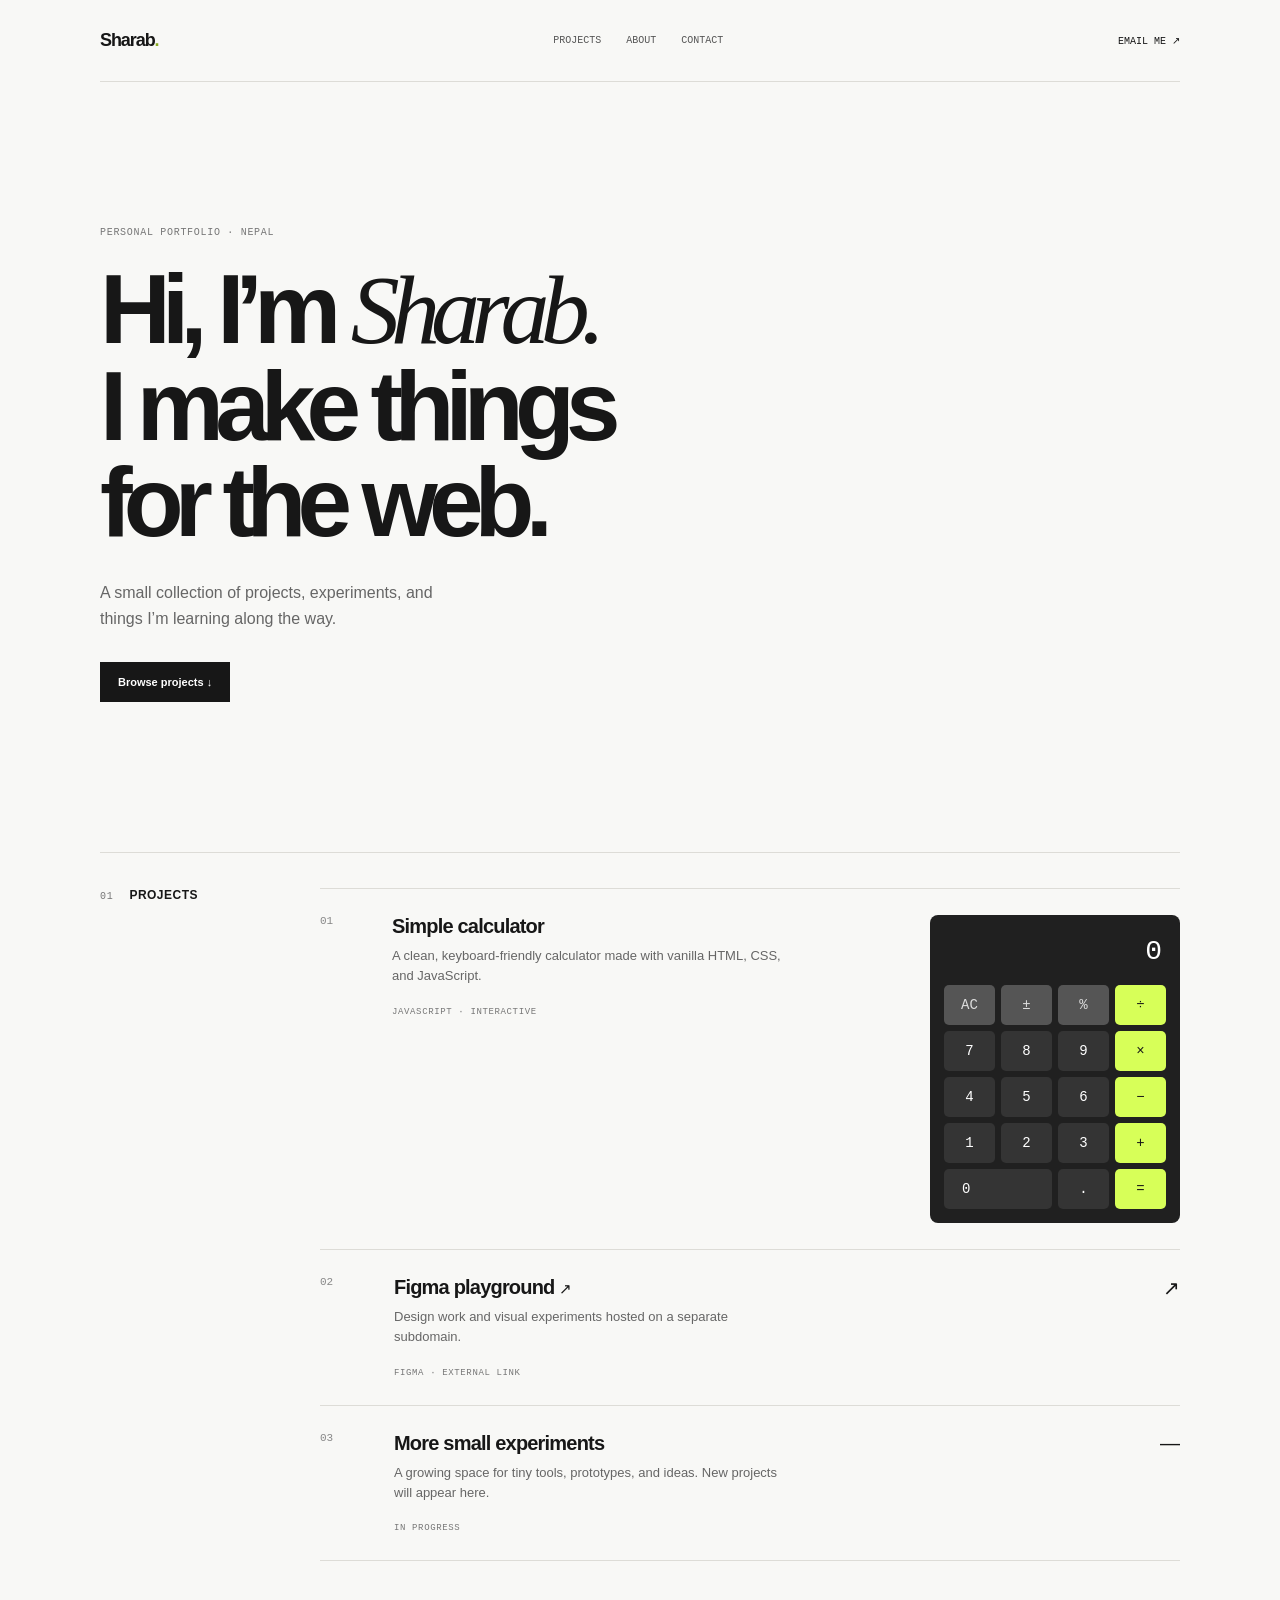
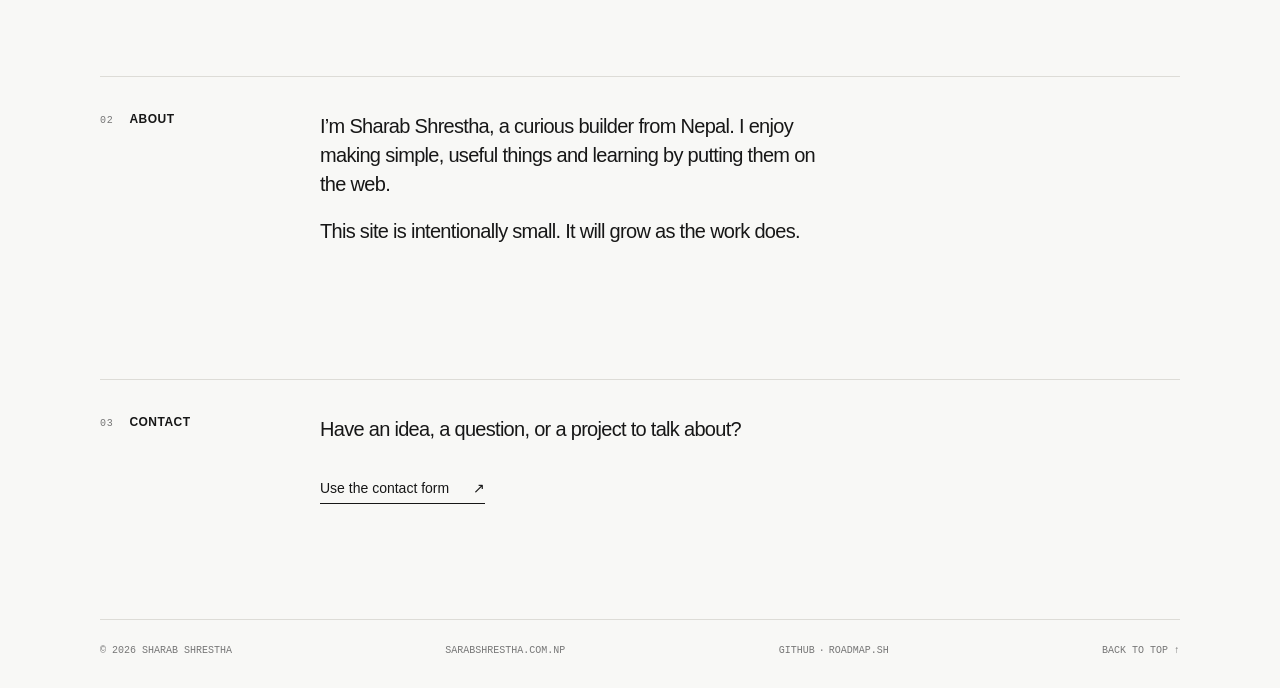
==== index.html @ ac64d150 "Add initial HTML structure and styles for portfolio site" ====
<!doctype html>
<html lang="en">
  <head>
    <meta charset="UTF-8" />
    <meta name="viewport" content="width=device-width, initial-scale=1" />
    <meta name="description" content="Sharab Shrestha — personal portfolio and small web experiments." />
    <title>Sharab Shrestha</title>
    <meta http-equiv="Content-Security-Policy" content="default-src 'self'; style-src 'self'; script-src 'self'; object-src 'none'; base-uri 'self'" />
    <link rel="stylesheet" href="styles.css" />
  </head>
  <body>
    <header class="site-header">
      <a class="logo" href="#top">Sharab<span>.</span></a>
      <nav aria-label="Main navigation">
        <a href="projects.html">Projects</a>
        <a href="about.html">About</a>
        <a href="contact.html">Contact</a>
      </nav>
      <a class="header-mail" href="mailto:sharabshrestha@proton.me">Email me ↗</a>
    </header>

    <main id="top">
      <section class="intro">
        <p class="kicker">Personal portfolio · Nepal</p>
        <h1>Hi, I’m <span>Sharab.</span><br />I make things<br />for the web.</h1>
        <p class="intro-copy">A small collection of projects, experiments, and things I’m learning along the way.</p>
        <a class="button" href="#projects">Browse projects ↓</a>
      </section>

      <section class="projects section" id="projects">
        <div class="section-label"><span>01</span><h2>Projects</h2></div>
        <div class="project-list">
          <article class="project project-featured">
            <div class="project-number">01</div>
            <div class="project-info"><h3>Simple calculator</h3><p>A clean, keyboard-friendly calculator made with vanilla HTML, CSS, and JavaScript.</p><span class="tag">JavaScript · Interactive</span></div>
            <div class="calculator" aria-label="Calculator">
              <output id="display" aria-live="polite">0</output>
              <div class="calculator-keys">
                <button class="key key-muted" data-action="clear">AC</button><button class="key key-muted" data-value="±">±</button><button class="key key-muted" data-value="%">%</button><button class="key key-accent" data-value="/">÷</button>
                <button class="key" data-value="7">7</button><button class="key" data-value="8">8</button><button class="key" data-value="9">9</button><button class="key key-accent" data-value="*">×</button>
                <button class="key" data-value="4">4</button><button class="key" data-value="5">5</button><button class="key" data-value="6">6</button><button class="key key-accent" data-value="-">−</button>
                <button class="key" data-value="1">1</button><button class="key" data-value="2">2</button><button class="key" data-value="3">3</button><button class="key key-accent" data-value="+">+</button>
                <button class="key key-zero" data-value="0">0</button><button class="key" data-value=".">.</button><button class="key key-accent" data-action="equals">=</button>
              </div>
            </div>
          </article>
          <a class="project" href="https://figma.sarabshrestha.com.np" target="_blank" rel="noopener">
            <div class="project-number">02</div><div class="project-info"><h3>Figma playground <span>↗</span></h3><p>Design work and visual experiments hosted on a separate subdomain.</p><span class="tag">Figma · External link</span></div><div class="project-arrow">↗</div>
          </a>
          <article class="project">
            <div class="project-number">03</div><div class="project-info"><h3>More small experiments</h3><p>A growing space for tiny tools, prototypes, and ideas. New projects will appear here.</p><span class="tag">In progress</span></div><div class="project-arrow">—</div>
          </article>
        </div>
      </section>

      <section class="about section" id="about">
        <div class="section-label"><span>02</span><h2>About</h2></div>
        <div class="about-content"><p>I’m Sharab Shrestha, a curious builder from Nepal. I enjoy making simple, useful things and learning by putting them on the web.</p><p>This site is intentionally small. It will grow as the work does.</p></div>
      </section>

      <section class="contact section" id="contact">
        <div class="section-label"><span>03</span><h2>Contact</h2></div>
        <div class="contact-content"><p>Have an idea, a question, or a project to talk about?</p><a href="contact.html">Use the contact form <span>↗</span></a></div>
      </section>
    </main>

    <footer><span>© 2026 Sharab Shrestha</span><span>sarabshrestha.com.np</span><span class="social-links"><a href="https://github.com/sharabshrestha9" rel="noopener">GitHub</a> · <a href="https://roadmap.sh/u/sharabshrestha" rel="noopener">roadmap.sh</a></span><a href="#top">Back to top ↑</a></footer>
    <script src="script.js"></script>
  </body>
</html>
---- styles.css ----
:root{--ink:#171717;--muted:#777;--paper:#f8f8f6;--line:#dddcd7;--accent:#d7ff58}
*{box-sizing:border-box}html{scroll-behavior:smooth}body{margin:0;background:var(--paper);color:var(--ink);font-family:Arial,Helvetica,sans-serif}a{color:inherit;text-decoration:none}.site-header,main,footer{width:min(1080px,calc(100% - 56px));margin:auto}.site-header{height:82px;border-bottom:1px solid var(--line);display:flex;align-items:center;justify-content:space-between}.logo{font-size:18px;font-weight:700;letter-spacing:-.06em}.logo span{color:#89aa23}.site-header nav{display:flex;gap:25px;font:10px "Courier New",monospace;text-transform:uppercase;color:#555}.site-header nav a:hover,.header-mail:hover,footer a:hover{color:#777}.header-mail{font:10px "Courier New",monospace;text-transform:uppercase}.intro{padding:135px 0 150px;max-width:750px}.kicker,.section-label span,.tag{font:10px "Courier New",monospace;letter-spacing:.07em;text-transform:uppercase;color:#777}.intro h1{font-size:clamp(52px,8vw,98px);line-height:.98;letter-spacing:-.09em;margin:23px 0 30px;font-weight:600}.intro h1 span{font-style:italic;font-family:Georgia,serif;font-weight:400}.intro-copy{font-size:16px;line-height:1.6;color:#666;max-width:340px;margin-bottom:31px}.button{background:var(--ink);color:#fff;display:inline-block;padding:14px 18px;font-size:11px;font-weight:600}.button:hover{background:#444}.section{border-top:1px solid var(--line);padding:35px 0 115px;display:grid;grid-template-columns:190px 1fr;gap:30px}.section-label{display:flex;gap:16px;align-items:baseline}.section-label h2{font-size:12px;text-transform:uppercase;letter-spacing:.04em;margin:0;font-weight:600}.project-list{border-top:1px solid var(--line)}.project{display:grid;grid-template-columns:52px minmax(0,1fr) 40px;gap:22px;padding:26px 0;border-bottom:1px solid var(--line);align-items:start}.project-number{font:11px "Courier New",monospace;color:#888}.project-info h3{font-size:20px;letter-spacing:-.04em;margin:0 0 8px;font-weight:600}.project-info h3 span{font-size:15px;font-weight:400}.project-info p{color:#666;font-size:13px;line-height:1.55;max-width:390px;margin:0 0 13px}.tag{font-size:9px}.project-arrow{font-size:20px;text-align:right}.project:not(.project-featured):hover{background:#f0f0ec}.project-featured{grid-template-columns:52px 1fr 270px;gap:20px}.calculator{background:#202020;color:#fff;padding:14px;border-radius:8px;width:250px;justify-self:end}.calculator output{display:block;text-align:right;font:28px "Courier New",monospace;overflow:hidden;padding:7px 4px 18px}.calculator-keys{display:grid;grid-template-columns:repeat(4,1fr);gap:6px}.key{border:0;background:#343434;color:#fff;border-radius:5px;height:40px;font:14px "Courier New",monospace;cursor:pointer}.key:hover{background:#505050}.key-muted{background:#555;color:#ddd}.key-accent{background:var(--accent);color:var(--ink)}.key-accent:hover{background:#e8ff9b}.key-zero{grid-column:span 2;text-align:left;padding-left:18px}.about-content,.contact-content{max-width:500px}.about-content p,.contact-content p{font-size:20px;line-height:1.45;letter-spacing:-.035em;margin:0 0 18px}.contact-content a{display:inline-block;margin-top:18px;border-bottom:1px solid var(--ink);padding-bottom:7px;font-size:14px}.contact-content a span{margin-left:20px}footer{border-top:1px solid var(--line);padding:25px 0 32px;display:flex;justify-content:space-between;font:10px "Courier New",monospace;text-transform:uppercase;color:#777}.social-links{display:flex;gap:4px}
@media(max-width:760px){.site-header,main,footer{width:calc(100% - 36px)}.site-header{height:70px}.site-header nav{gap:12px}.header-mail{display:none}.intro{padding:90px 0 100px}.intro h1{font-size:clamp(50px,14vw,80px)}.section{display:block;padding:27px 0 75px}.section-label{margin-bottom:28px}.project-featured{display:block}.project-featured .project-info{margin-bottom:23px}.calculator{width:100%;max-width:300px;justify-self:auto}.project{grid-template-columns:35px 1fr 20px;gap:12px}.project-info h3{font-size:17px}.project-info p{font-size:12px}.about-content p,.contact-content p{font-size:18px}footer{font-size:8px;gap:10px}footer span:nth-child(2){display:none}}
.page-intro{padding-bottom:110px}.profile-links a{display:inline-block;border-bottom:1px solid var(--ink);padding:4px 0;margin-top:8px}.contact-form{max-width:510px;display:grid;gap:9px}.contact-form label{font:10px "Courier New",monospace;text-transform:uppercase;color:var(--muted);margin-top:10px}.contact-form input,.contact-form textarea{font:15px Arial,sans-serif;border:1px solid var(--line);background:#fff;padding:13px;border-radius:0;color:var(--ink);resize:vertical}.contact-form input:focus,.contact-form textarea:focus{outline:2px solid var(--accent);outline-offset:1px}.contact-form button{border:0;cursor:pointer;margin-top:15px;justify-self:start}.form-note{font-size:12px;color:var(--muted)}
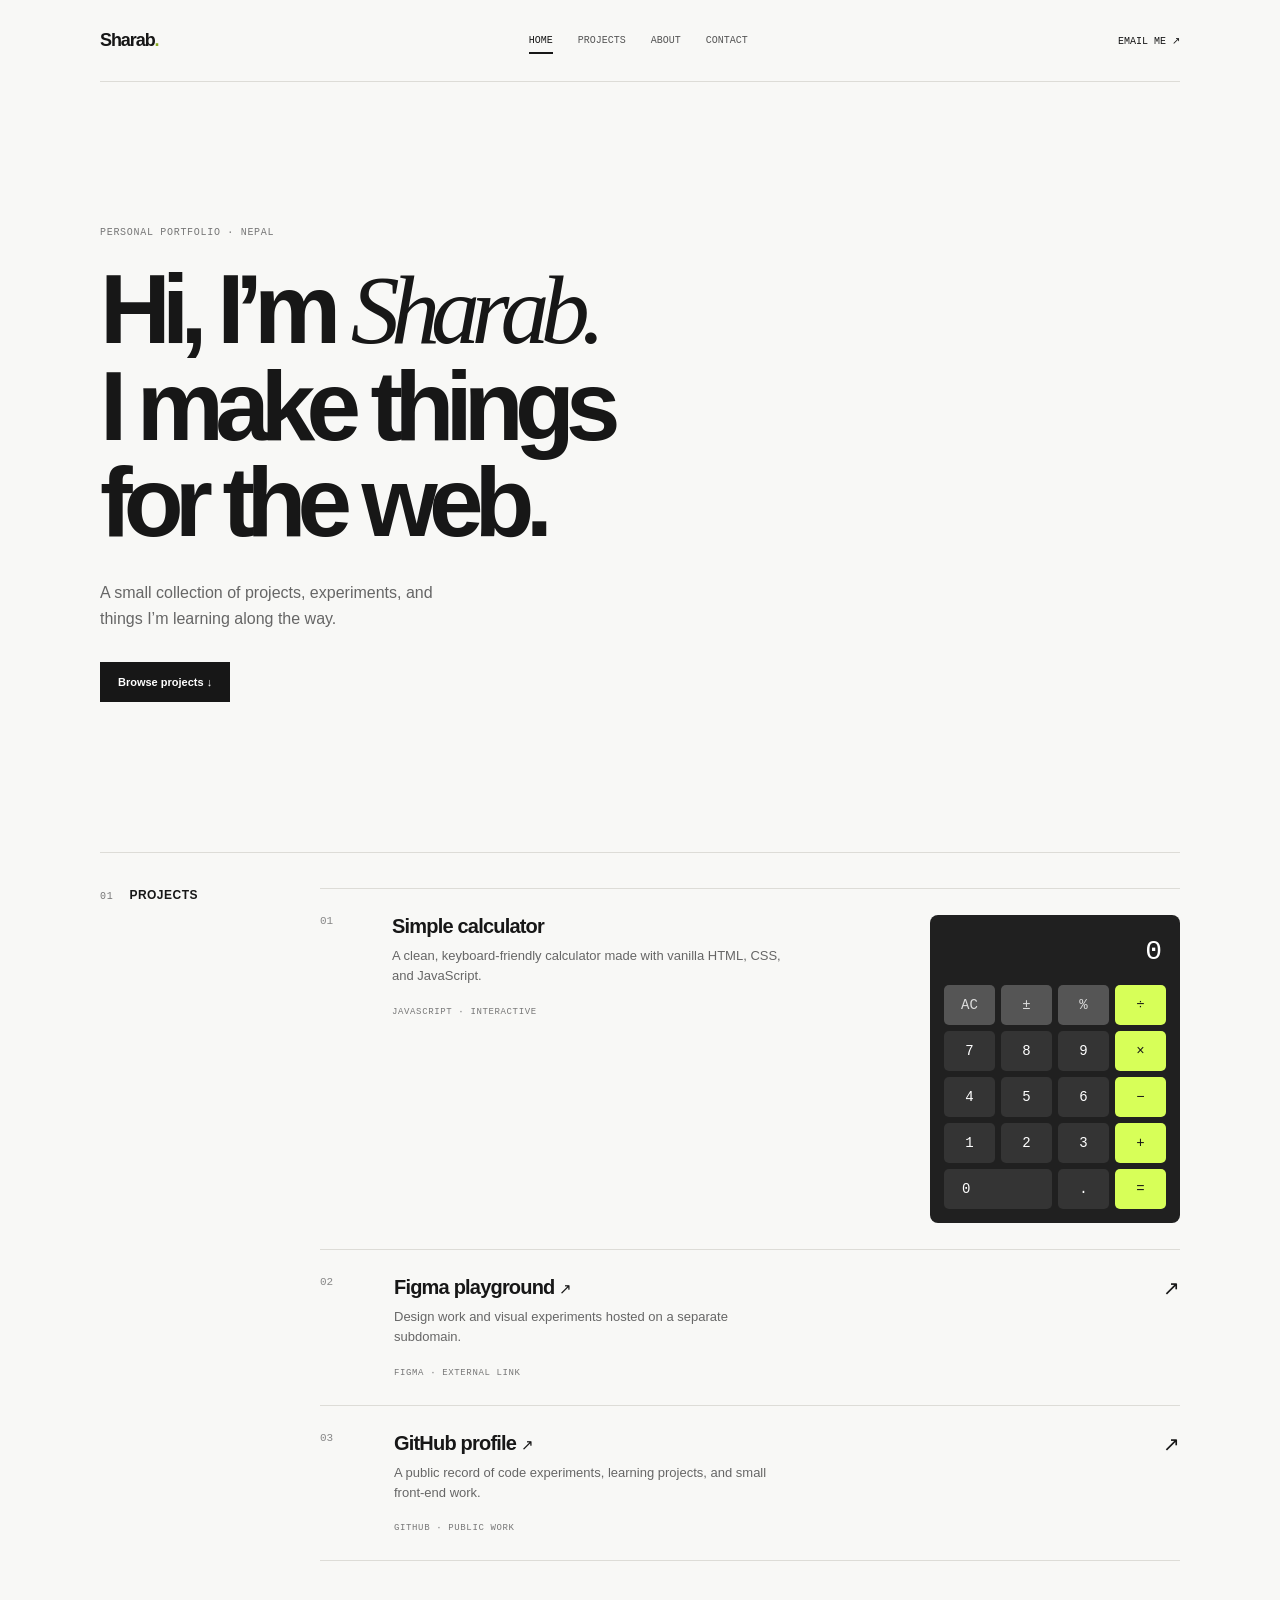
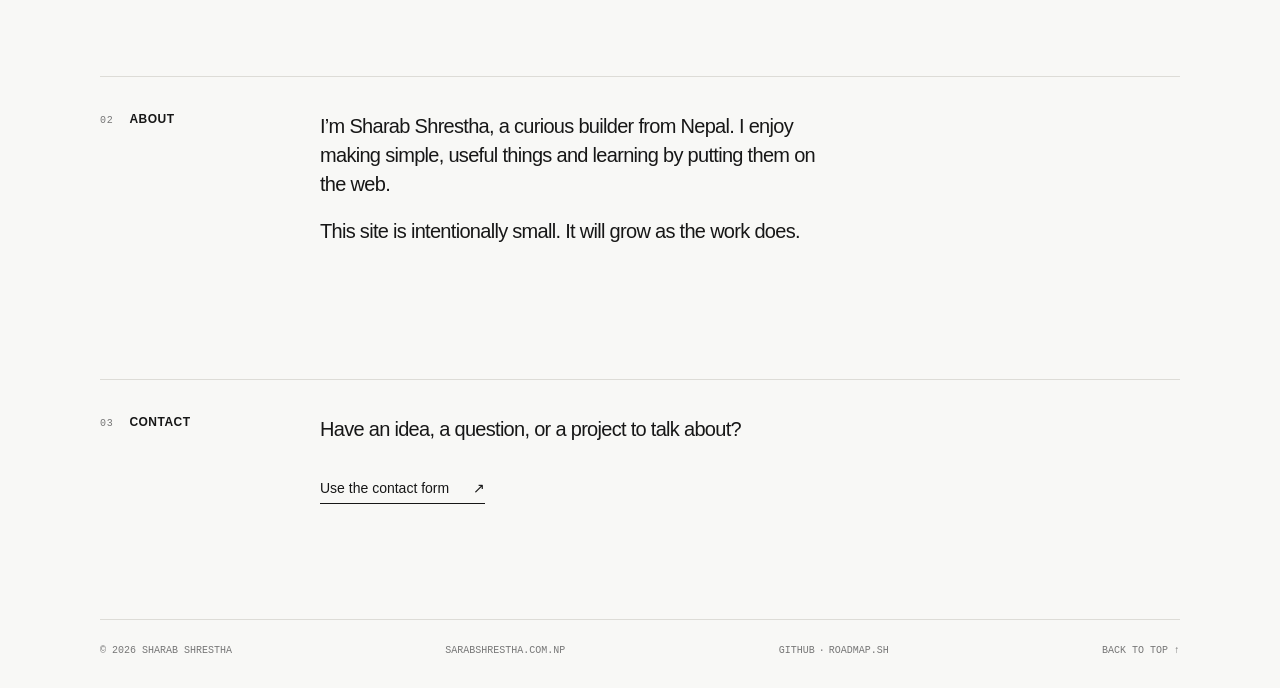
==== commit b73bcd06: "Improve accessibility and navigation Co-authored-by: Copilot <223556219+Copilot@users.noreply.github" ====
--- a/index.html
+++ b/index.html
@@ -3,68 +3,183 @@
   <head>
     <meta charset="UTF-8" />
     <meta name="viewport" content="width=device-width, initial-scale=1" />
-    <meta name="description" content="Sharab Shrestha — personal portfolio and small web experiments." />
+    <meta
+      name="description"
+      content="Sharab Shrestha — personal portfolio and small web experiments."
+    />
+    <meta name="robots" content="index, follow" />
+    <link rel="canonical" href="https://sarabshrestha.com.np/" />
+    <meta property="og:title" content="Sharab Shrestha" />
+    <meta
+      property="og:description"
+      content="Personal portfolio and web experiments by Sharab Shrestha."
+    />
+    <meta property="og:type" content="website" />
+    <meta property="og:url" content="https://sarabshrestha.com.np/" />
+    <meta
+      property="og:image"
+      content="https://sarabshrestha.com.np/assets/og-image.svg"
+    />
     <title>Sharab Shrestha</title>
-    <meta http-equiv="Content-Security-Policy" content="default-src 'self'; style-src 'self'; script-src 'self'; object-src 'none'; base-uri 'self'" />
+    <link rel="icon" href="logo.svg" type="image/svg+xml" />
+    <meta
+      http-equiv="Content-Security-Policy"
+      content="default-src 'self'; style-src 'self'; script-src 'self'; object-src 'none'; base-uri 'self'"
+    />
     <link rel="stylesheet" href="styles.css" />
   </head>
   <body>
     <header class="site-header">
       <a class="logo" href="#top">Sharab<span>.</span></a>
-      <nav aria-label="Main navigation">
+      <button
+        class="nav-toggle"
+        type="button"
+        aria-controls="site-nav"
+        aria-expanded="false"
+        aria-label="Open navigation menu"
+      >
+        Menu
+      </button>
+      <nav id="site-nav" aria-label="Main navigation">
+        <a href="index.html" aria-current="page">Home</a>
         <a href="projects.html">Projects</a>
         <a href="about.html">About</a>
         <a href="contact.html">Contact</a>
       </nav>
-      <a class="header-mail" href="mailto:sharabshrestha@proton.me">Email me ↗</a>
+      <a class="header-mail" href="mailto:sharabshrestha@proton.me"
+        >Email me ↗</a
+      >
     </header>
 
     <main id="top">
       <section class="intro">
         <p class="kicker">Personal portfolio · Nepal</p>
-        <h1>Hi, I’m <span>Sharab.</span><br />I make things<br />for the web.</h1>
-        <p class="intro-copy">A small collection of projects, experiments, and things I’m learning along the way.</p>
+        <h1>
+          Hi, I’m <span>Sharab.</span><br />I make things<br />for the web.
+        </h1>
+        <p class="intro-copy">
+          A small collection of projects, experiments, and things I’m learning
+          along the way.
+        </p>
         <a class="button" href="#projects">Browse projects ↓</a>
       </section>
 
       <section class="projects section" id="projects">
-        <div class="section-label"><span>01</span><h2>Projects</h2></div>
+        <div class="section-label">
+          <span>01</span>
+          <h2>Projects</h2>
+        </div>
         <div class="project-list">
           <article class="project project-featured">
             <div class="project-number">01</div>
-            <div class="project-info"><h3>Simple calculator</h3><p>A clean, keyboard-friendly calculator made with vanilla HTML, CSS, and JavaScript.</p><span class="tag">JavaScript · Interactive</span></div>
+            <div class="project-info">
+              <h3>Simple calculator</h3>
+              <p>
+                A clean, keyboard-friendly calculator made with vanilla HTML,
+                CSS, and JavaScript.
+              </p>
+              <span class="tag">JavaScript · Interactive</span>
+            </div>
             <div class="calculator" aria-label="Calculator">
               <output id="display" aria-live="polite">0</output>
               <div class="calculator-keys">
-                <button class="key key-muted" data-action="clear">AC</button><button class="key key-muted" data-value="±">±</button><button class="key key-muted" data-value="%">%</button><button class="key key-accent" data-value="/">÷</button>
-                <button class="key" data-value="7">7</button><button class="key" data-value="8">8</button><button class="key" data-value="9">9</button><button class="key key-accent" data-value="*">×</button>
-                <button class="key" data-value="4">4</button><button class="key" data-value="5">5</button><button class="key" data-value="6">6</button><button class="key key-accent" data-value="-">−</button>
-                <button class="key" data-value="1">1</button><button class="key" data-value="2">2</button><button class="key" data-value="3">3</button><button class="key key-accent" data-value="+">+</button>
-                <button class="key key-zero" data-value="0">0</button><button class="key" data-value=".">.</button><button class="key key-accent" data-action="equals">=</button>
+                <button class="key key-muted" data-action="clear">AC</button
+                ><button class="key key-muted" data-value="±">±</button
+                ><button class="key key-muted" data-value="%">%</button
+                ><button class="key key-accent" data-value="/">÷</button>
+                <button class="key" data-value="7">7</button
+                ><button class="key" data-value="8">8</button
+                ><button class="key" data-value="9">9</button
+                ><button class="key key-accent" data-value="*">×</button>
+                <button class="key" data-value="4">4</button
+                ><button class="key" data-value="5">5</button
+                ><button class="key" data-value="6">6</button
+                ><button class="key key-accent" data-value="-">−</button>
+                <button class="key" data-value="1">1</button
+                ><button class="key" data-value="2">2</button
+                ><button class="key" data-value="3">3</button
+                ><button class="key key-accent" data-value="+">+</button>
+                <button class="key key-zero" data-value="0">0</button
+                ><button class="key" data-value=".">.</button
+                ><button class="key key-accent" data-action="equals">=</button>
               </div>
             </div>
           </article>
-          <a class="project" href="https://figma.sarabshrestha.com.np" target="_blank" rel="noopener">
-            <div class="project-number">02</div><div class="project-info"><h3>Figma playground <span>↗</span></h3><p>Design work and visual experiments hosted on a separate subdomain.</p><span class="tag">Figma · External link</span></div><div class="project-arrow">↗</div>
+          <a
+            class="project"
+            href="https://figma.sarabshrestha.com.np"
+            target="_blank"
+            rel="noopener"
+          >
+            <div class="project-number">02</div>
+            <div class="project-info">
+              <h3>Figma playground <span>↗</span></h3>
+              <p>
+                Design work and visual experiments hosted on a separate
+                subdomain.
+              </p>
+              <span class="tag">Figma · External link</span>
+            </div>
+            <div class="project-arrow">↗</div>
           </a>
-          <article class="project">
-            <div class="project-number">03</div><div class="project-info"><h3>More small experiments</h3><p>A growing space for tiny tools, prototypes, and ideas. New projects will appear here.</p><span class="tag">In progress</span></div><div class="project-arrow">—</div>
-          </article>
+          <a
+            class="project"
+            href="https://github.com/sharabshrestha9"
+            target="_blank"
+            rel="noopener"
+          >
+            <div class="project-number">03</div>
+            <div class="project-info">
+              <h3>GitHub profile <span>↗</span></h3>
+              <p>
+                A public record of code experiments, learning projects, and small
+                front-end work.
+              </p>
+              <span class="tag">GitHub · Public work</span>
+            </div>
+            <div class="project-arrow">↗</div>
+          </a>
         </div>
       </section>
 
       <section class="about section" id="about">
-        <div class="section-label"><span>02</span><h2>About</h2></div>
-        <div class="about-content"><p>I’m Sharab Shrestha, a curious builder from Nepal. I enjoy making simple, useful things and learning by putting them on the web.</p><p>This site is intentionally small. It will grow as the work does.</p></div>
+        <div class="section-label">
+          <span>02</span>
+          <h2>About</h2>
+        </div>
+        <div class="about-content">
+          <p>
+            I’m Sharab Shrestha, a curious builder from Nepal. I enjoy making
+            simple, useful things and learning by putting them on the web.
+          </p>
+          <p>
+            This site is intentionally small. It will grow as the work does.
+          </p>
+        </div>
       </section>
 
       <section class="contact section" id="contact">
-        <div class="section-label"><span>03</span><h2>Contact</h2></div>
-        <div class="contact-content"><p>Have an idea, a question, or a project to talk about?</p><a href="contact.html">Use the contact form <span>↗</span></a></div>
+        <div class="section-label">
+          <span>03</span>
+          <h2>Contact</h2>
+        </div>
+        <div class="contact-content">
+          <p>Have an idea, a question, or a project to talk about?</p>
+          <a href="contact.html">Use the contact form <span>↗</span></a>
+        </div>
       </section>
     </main>
 
-    <footer><span>© 2026 Sharab Shrestha</span><span>sarabshrestha.com.np</span><span class="social-links"><a href="https://github.com/sharabshrestha9" rel="noopener">GitHub</a> · <a href="https://roadmap.sh/u/sharabshrestha" rel="noopener">roadmap.sh</a></span><a href="#top">Back to top ↑</a></footer>
+    <footer>
+      <span>© 2026 Sharab Shrestha</span><span>sarabshrestha.com.np</span
+      ><span class="social-links"
+        ><a href="https://github.com/sharabshrestha9" rel="noopener">GitHub</a>
+        ·
+        <a href="https://roadmap.sh/u/sharabshrestha" rel="noopener"
+          >roadmap.sh</a
+        ></span
+      ><a href="#top">Back to top ↑</a>
+    </footer>
     <script src="script.js"></script>
   </body>
 </html>
--- a/styles.css
+++ b/styles.css
@@ -1,4 +1,427 @@
-:root{--ink:#171717;--muted:#777;--paper:#f8f8f6;--line:#dddcd7;--accent:#d7ff58}
-*{box-sizing:border-box}html{scroll-behavior:smooth}body{margin:0;background:var(--paper);color:var(--ink);font-family:Arial,Helvetica,sans-serif}a{color:inherit;text-decoration:none}.site-header,main,footer{width:min(1080px,calc(100% - 56px));margin:auto}.site-header{height:82px;border-bottom:1px solid var(--line);display:flex;align-items:center;justify-content:space-between}.logo{font-size:18px;font-weight:700;letter-spacing:-.06em}.logo span{color:#89aa23}.site-header nav{display:flex;gap:25px;font:10px "Courier New",monospace;text-transform:uppercase;color:#555}.site-header nav a:hover,.header-mail:hover,footer a:hover{color:#777}.header-mail{font:10px "Courier New",monospace;text-transform:uppercase}.intro{padding:135px 0 150px;max-width:750px}.kicker,.section-label span,.tag{font:10px "Courier New",monospace;letter-spacing:.07em;text-transform:uppercase;color:#777}.intro h1{font-size:clamp(52px,8vw,98px);line-height:.98;letter-spacing:-.09em;margin:23px 0 30px;font-weight:600}.intro h1 span{font-style:italic;font-family:Georgia,serif;font-weight:400}.intro-copy{font-size:16px;line-height:1.6;color:#666;max-width:340px;margin-bottom:31px}.button{background:var(--ink);color:#fff;display:inline-block;padding:14px 18px;font-size:11px;font-weight:600}.button:hover{background:#444}.section{border-top:1px solid var(--line);padding:35px 0 115px;display:grid;grid-template-columns:190px 1fr;gap:30px}.section-label{display:flex;gap:16px;align-items:baseline}.section-label h2{font-size:12px;text-transform:uppercase;letter-spacing:.04em;margin:0;font-weight:600}.project-list{border-top:1px solid var(--line)}.project{display:grid;grid-template-columns:52px minmax(0,1fr) 40px;gap:22px;padding:26px 0;border-bottom:1px solid var(--line);align-items:start}.project-number{font:11px "Courier New",monospace;color:#888}.project-info h3{font-size:20px;letter-spacing:-.04em;margin:0 0 8px;font-weight:600}.project-info h3 span{font-size:15px;font-weight:400}.project-info p{color:#666;font-size:13px;line-height:1.55;max-width:390px;margin:0 0 13px}.tag{font-size:9px}.project-arrow{font-size:20px;text-align:right}.project:not(.project-featured):hover{background:#f0f0ec}.project-featured{grid-template-columns:52px 1fr 270px;gap:20px}.calculator{background:#202020;color:#fff;padding:14px;border-radius:8px;width:250px;justify-self:end}.calculator output{display:block;text-align:right;font:28px "Courier New",monospace;overflow:hidden;padding:7px 4px 18px}.calculator-keys{display:grid;grid-template-columns:repeat(4,1fr);gap:6px}.key{border:0;background:#343434;color:#fff;border-radius:5px;height:40px;font:14px "Courier New",monospace;cursor:pointer}.key:hover{background:#505050}.key-muted{background:#555;color:#ddd}.key-accent{background:var(--accent);color:var(--ink)}.key-accent:hover{background:#e8ff9b}.key-zero{grid-column:span 2;text-align:left;padding-left:18px}.about-content,.contact-content{max-width:500px}.about-content p,.contact-content p{font-size:20px;line-height:1.45;letter-spacing:-.035em;margin:0 0 18px}.contact-content a{display:inline-block;margin-top:18px;border-bottom:1px solid var(--ink);padding-bottom:7px;font-size:14px}.contact-content a span{margin-left:20px}footer{border-top:1px solid var(--line);padding:25px 0 32px;display:flex;justify-content:space-between;font:10px "Courier New",monospace;text-transform:uppercase;color:#777}.social-links{display:flex;gap:4px}
-@media(max-width:760px){.site-header,main,footer{width:calc(100% - 36px)}.site-header{height:70px}.site-header nav{gap:12px}.header-mail{display:none}.intro{padding:90px 0 100px}.intro h1{font-size:clamp(50px,14vw,80px)}.section{display:block;padding:27px 0 75px}.section-label{margin-bottom:28px}.project-featured{display:block}.project-featured .project-info{margin-bottom:23px}.calculator{width:100%;max-width:300px;justify-self:auto}.project{grid-template-columns:35px 1fr 20px;gap:12px}.project-info h3{font-size:17px}.project-info p{font-size:12px}.about-content p,.contact-content p{font-size:18px}footer{font-size:8px;gap:10px}footer span:nth-child(2){display:none}}
-.page-intro{padding-bottom:110px}.profile-links a{display:inline-block;border-bottom:1px solid var(--ink);padding:4px 0;margin-top:8px}.contact-form{max-width:510px;display:grid;gap:9px}.contact-form label{font:10px "Courier New",monospace;text-transform:uppercase;color:var(--muted);margin-top:10px}.contact-form input,.contact-form textarea{font:15px Arial,sans-serif;border:1px solid var(--line);background:#fff;padding:13px;border-radius:0;color:var(--ink);resize:vertical}.contact-form input:focus,.contact-form textarea:focus{outline:2px solid var(--accent);outline-offset:1px}.contact-form button{border:0;cursor:pointer;margin-top:15px;justify-self:start}.form-note{font-size:12px;color:var(--muted)}
+:root {
+  --ink: #171717;
+  --muted: #777;
+  --paper: #f8f8f6;
+  --line: #dddcd7;
+  --accent: #d7ff58;
+}
+* {
+  box-sizing: border-box;
+}
+html {
+  scroll-behavior: smooth;
+}
+body {
+  margin: 0;
+  background: var(--paper);
+  color: var(--ink);
+  font-family: Arial, Helvetica, sans-serif;
+}
+a {
+  color: inherit;
+  text-decoration: none;
+}
+a:focus-visible,
+button:focus-visible,
+input:focus-visible,
+textarea:focus-visible,
+[tabindex]:focus-visible {
+  outline: 2px solid var(--ink);
+  outline-offset: 3px;
+}
+.site-header,
+main,
+footer {
+  width: min(1080px, calc(100% - 56px));
+  margin: auto;
+}
+.site-header {
+  height: 82px;
+  border-bottom: 1px solid var(--line);
+  display: flex;
+  align-items: center;
+  justify-content: space-between;
+  gap: 24px;
+}
+.logo {
+  font-size: 18px;
+  font-weight: 700;
+  letter-spacing: -0.06em;
+}
+.logo span {
+  color: #89aa23;
+}
+.site-header nav {
+  display: flex;
+  gap: 25px;
+  font:
+    10px "Courier New",
+    monospace;
+  text-transform: uppercase;
+  color: #555;
+}
+.site-header nav a {
+  position: relative;
+}
+.site-header nav a[aria-current="page"] {
+  color: var(--ink);
+}
+.site-header nav a[aria-current="page"]::after {
+  content: "";
+  position: absolute;
+  left: 0;
+  right: 0;
+  bottom: -8px;
+  height: 2px;
+  background: var(--ink);
+}
+.site-header nav a:hover,
+.header-mail:hover,
+footer a:hover {
+  color: #777;
+}
+.header-mail {
+  font:
+    10px "Courier New",
+    monospace;
+  text-transform: uppercase;
+}
+.nav-toggle {
+  display: none;
+  border: 1px solid var(--line);
+  background: transparent;
+  color: var(--ink);
+  padding: 8px 10px;
+  font:
+    10px "Courier New",
+    monospace;
+  text-transform: uppercase;
+  letter-spacing: 0.08em;
+  cursor: pointer;
+}
+.intro {
+  padding: 135px 0 150px;
+  max-width: 750px;
+}
+.kicker,
+.section-label span,
+.tag {
+  font:
+    10px "Courier New",
+    monospace;
+  letter-spacing: 0.07em;
+  text-transform: uppercase;
+  color: #777;
+}
+.intro h1 {
+  font-size: clamp(52px, 8vw, 98px);
+  line-height: 0.98;
+  letter-spacing: -0.09em;
+  margin: 23px 0 30px;
+  font-weight: 600;
+}
+.intro h1 span {
+  font-style: italic;
+  font-family: Georgia, serif;
+  font-weight: 400;
+}
+.intro-copy {
+  font-size: 16px;
+  line-height: 1.6;
+  color: #666;
+  max-width: 340px;
+  margin-bottom: 31px;
+}
+.button {
+  background: var(--ink);
+  color: #fff;
+  display: inline-block;
+  padding: 14px 18px;
+  font-size: 11px;
+  font-weight: 600;
+}
+.button:hover {
+  background: #444;
+}
+.section {
+  border-top: 1px solid var(--line);
+  padding: 35px 0 115px;
+  display: grid;
+  grid-template-columns: 190px 1fr;
+  gap: 30px;
+}
+.section-label {
+  display: flex;
+  gap: 16px;
+  align-items: baseline;
+}
+.section-label h2 {
+  font-size: 12px;
+  text-transform: uppercase;
+  letter-spacing: 0.04em;
+  margin: 0;
+  font-weight: 600;
+}
+.project-list {
+  border-top: 1px solid var(--line);
+}
+.project {
+  display: grid;
+  grid-template-columns: 52px minmax(0, 1fr) 40px;
+  gap: 22px;
+  padding: 26px 0;
+  border-bottom: 1px solid var(--line);
+  align-items: start;
+}
+.project-number {
+  font:
+    11px "Courier New",
+    monospace;
+  color: #888;
+}
+.project-info h3 {
+  font-size: 20px;
+  letter-spacing: -0.04em;
+  margin: 0 0 8px;
+  font-weight: 600;
+}
+.project-info h3 span {
+  font-size: 15px;
+  font-weight: 400;
+}
+.project-info p {
+  color: #666;
+  font-size: 13px;
+  line-height: 1.55;
+  max-width: 390px;
+  margin: 0 0 13px;
+}
+.tag {
+  font-size: 9px;
+}
+.project-arrow {
+  font-size: 20px;
+  text-align: right;
+}
+.project:not(.project-featured):hover {
+  background: #f0f0ec;
+}
+.project-featured {
+  grid-template-columns: 52px 1fr 270px;
+  gap: 20px;
+}
+.calculator {
+  background: #202020;
+  color: #fff;
+  padding: 14px;
+  border-radius: 8px;
+  width: 250px;
+  justify-self: end;
+}
+.calculator output {
+  display: block;
+  text-align: right;
+  font:
+    28px "Courier New",
+    monospace;
+  overflow: hidden;
+  padding: 7px 4px 18px;
+}
+.calculator-keys {
+  display: grid;
+  grid-template-columns: repeat(4, 1fr);
+  gap: 6px;
+}
+.key {
+  border: 0;
+  background: #343434;
+  color: #fff;
+  border-radius: 5px;
+  height: 40px;
+  font:
+    14px "Courier New",
+    monospace;
+  cursor: pointer;
+}
+.key:hover {
+  background: #505050;
+}
+.key-muted {
+  background: #555;
+  color: #ddd;
+}
+.key-accent {
+  background: var(--accent);
+  color: var(--ink);
+}
+.key-accent:hover {
+  background: #e8ff9b;
+}
+.key-zero {
+  grid-column: span 2;
+  text-align: left;
+  padding-left: 18px;
+}
+.about-content,
+.contact-content {
+  max-width: 500px;
+}
+.about-content p,
+.contact-content p {
+  font-size: 20px;
+  line-height: 1.45;
+  letter-spacing: -0.035em;
+  margin: 0 0 18px;
+}
+.contact-content a {
+  display: inline-block;
+  margin-top: 18px;
+  border-bottom: 1px solid var(--ink);
+  padding-bottom: 7px;
+  font-size: 14px;
+}
+.contact-content a span {
+  margin-left: 20px;
+}
+footer {
+  border-top: 1px solid var(--line);
+  padding: 25px 0 32px;
+  display: flex;
+  justify-content: space-between;
+  font:
+    10px "Courier New",
+    monospace;
+  text-transform: uppercase;
+  color: #777;
+}
+.social-links {
+  display: flex;
+  gap: 4px;
+}
+@media (max-width: 760px) {
+  .site-header,
+  main,
+  footer {
+    width: calc(100% - 36px);
+  }
+  .site-header {
+    height: auto;
+    flex-wrap: wrap;
+    justify-content: space-between;
+    padding: 18px 0;
+  }
+  .nav-toggle {
+    display: inline-flex;
+    align-items: center;
+    justify-content: center;
+  }
+  .site-header nav {
+    display: none;
+    width: 100%;
+    flex-direction: column;
+    gap: 12px;
+    padding-top: 16px;
+    border-top: 1px solid var(--line);
+  }
+  .site-header.nav-open nav {
+    display: flex;
+  }
+  .header-mail {
+    display: none;
+  }
+  .intro {
+    padding: 90px 0 100px;
+  }
+  .intro h1 {
+    font-size: clamp(50px, 14vw, 80px);
+  }
+  .section {
+    display: block;
+    padding: 27px 0 75px;
+  }
+  .section-label {
+    margin-bottom: 28px;
+  }
+  .project-featured {
+    display: block;
+  }
+  .project-featured .project-info {
+    margin-bottom: 23px;
+  }
+  .calculator {
+    width: 100%;
+    max-width: 300px;
+    justify-self: auto;
+  }
+  .project {
+    grid-template-columns: 35px 1fr 20px;
+    gap: 12px;
+  }
+  .project-info h3 {
+    font-size: 17px;
+  }
+  .project-info p {
+    font-size: 12px;
+  }
+  .about-content p,
+  .contact-content p {
+    font-size: 18px;
+  }
+  footer {
+    font-size: 8px;
+    gap: 10px;
+  }
+  footer span:nth-child(2) {
+    display: none;
+  }
+}
+.page-intro {
+  padding-bottom: 110px;
+}
+.profile-links a {
+  display: inline-block;
+  border-bottom: 1px solid var(--ink);
+  padding: 4px 0;
+  margin-top: 8px;
+}
+.contact-form {
+  max-width: 510px;
+  display: grid;
+  gap: 9px;
+}
+.contact-form label {
+  font:
+    10px "Courier New",
+    monospace;
+  text-transform: uppercase;
+  color: var(--muted);
+  margin-top: 10px;
+}
+.contact-form input,
+.contact-form textarea {
+  font:
+    15px Arial,
+    sans-serif;
+  border: 1px solid var(--line);
+  background: #fff;
+  padding: 13px;
+  border-radius: 0;
+  color: var(--ink);
+  resize: vertical;
+}
+.contact-form input:focus,
+.contact-form textarea:focus {
+  outline: 2px solid var(--accent);
+  outline-offset: 1px;
+}
+.contact-form button {
+  border: 0;
+  cursor: pointer;
+  margin-top: 15px;
+  justify-self: start;
+}
+.form-note {
+  font-size: 12px;
+  color: var(--muted);
+  min-height: 1.5em;
+}
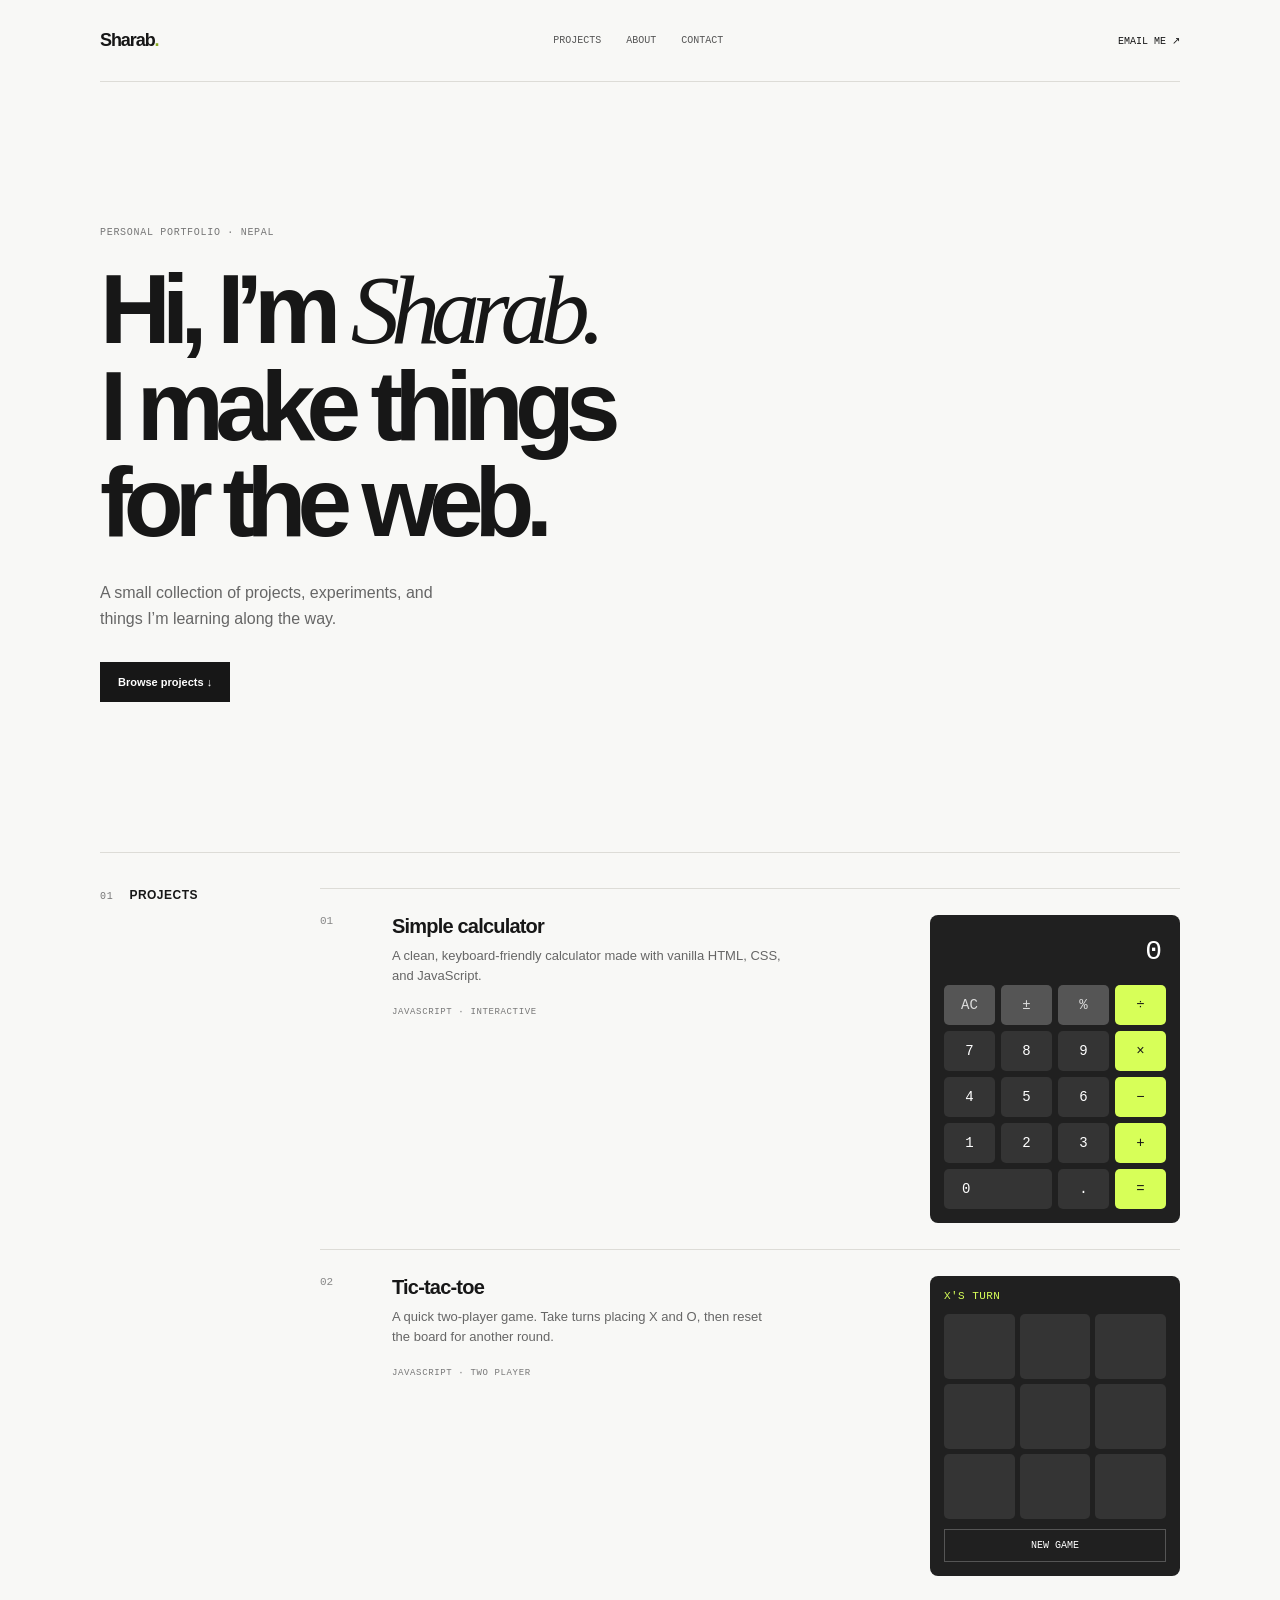
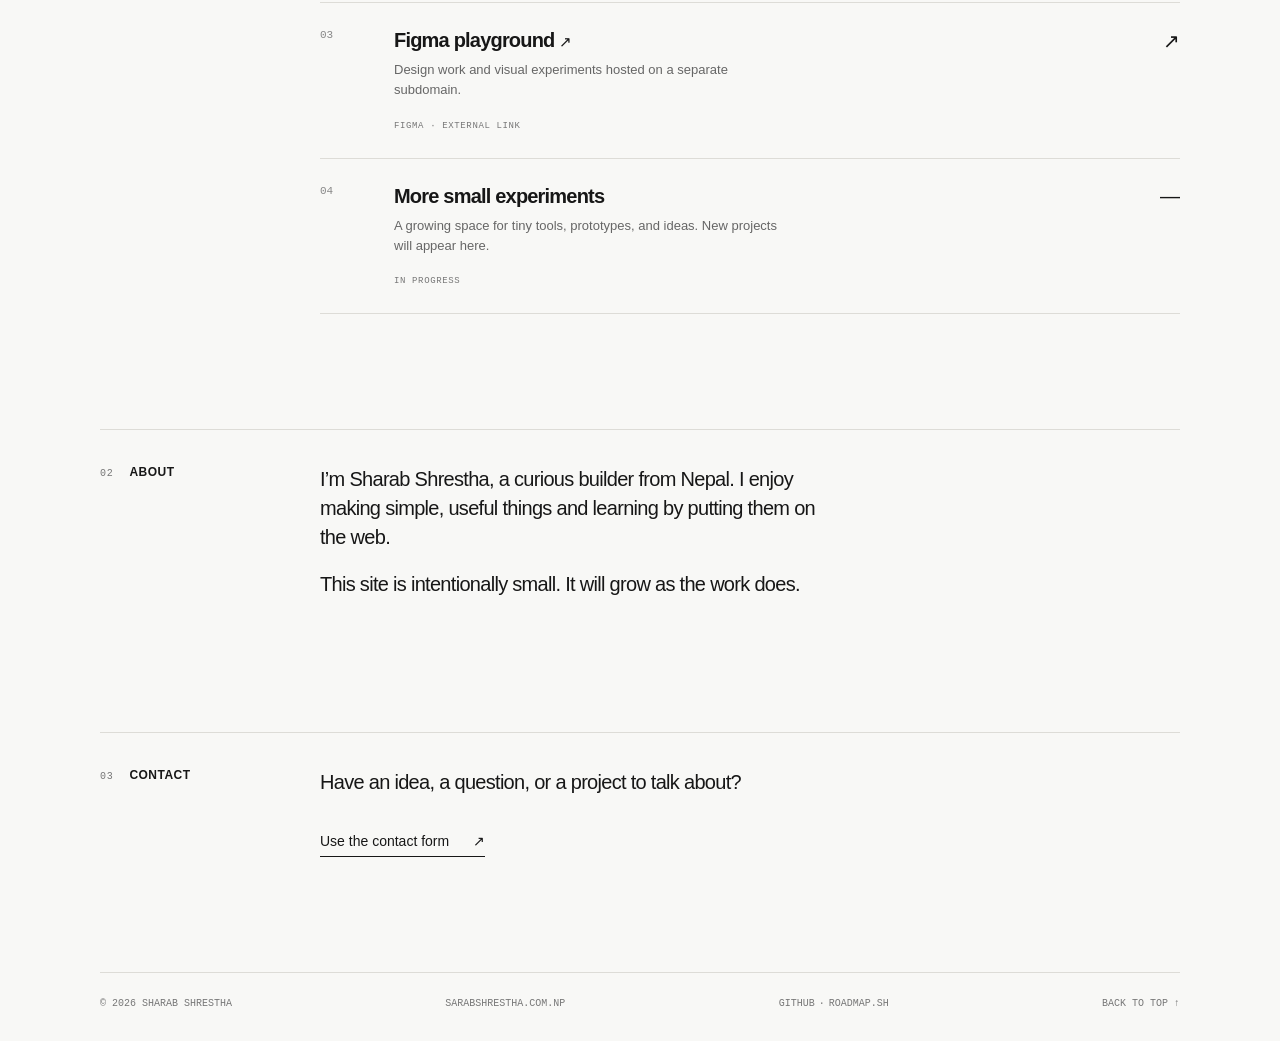
==== commit 8b0e03b0: "Fix stylesheet link references and enhance accessibility features across multiple pages; implement T" ====
--- a/index.html
+++ b/index.html
@@ -7,41 +7,18 @@
       name="description"
       content="Sharab Shrestha — personal portfolio and small web experiments."
     />
-    <meta name="robots" content="index, follow" />
-    <link rel="canonical" href="https://sarabshrestha.com.np/" />
-    <meta property="og:title" content="Sharab Shrestha" />
-    <meta
-      property="og:description"
-      content="Personal portfolio and web experiments by Sharab Shrestha."
-    />
-    <meta property="og:type" content="website" />
-    <meta property="og:url" content="https://sarabshrestha.com.np/" />
-    <meta
-      property="og:image"
-      content="https://sarabshrestha.com.np/assets/og-image.svg"
-    />
     <title>Sharab Shrestha</title>
     <link rel="icon" href="logo.svg" type="image/svg+xml" />
     <meta
       http-equiv="Content-Security-Policy"
       content="default-src 'self'; style-src 'self'; script-src 'self'; object-src 'none'; base-uri 'self'"
     />
-    <link rel="stylesheet" href="styles.css" />
+    <link rel="stylesheet" href="style.css" />
   </head>
   <body>
     <header class="site-header">
       <a class="logo" href="#top">Sharab<span>.</span></a>
-      <button
-        class="nav-toggle"
-        type="button"
-        aria-controls="site-nav"
-        aria-expanded="false"
-        aria-label="Open navigation menu"
-      >
-        Menu
-      </button>
-      <nav id="site-nav" aria-label="Main navigation">
-        <a href="index.html" aria-current="page">Home</a>
+      <nav aria-label="Main navigation">
         <a href="projects.html">Projects</a>
         <a href="about.html">About</a>
         <a href="contact.html">Contact</a>
@@ -105,13 +82,41 @@
               </div>
             </div>
           </article>
+          <article class="project project-featured game-project">
+            <div class="project-number">02</div>
+            <div class="project-info">
+              <h3>Tic-tac-toe</h3>
+              <p>
+                A quick two-player game. Take turns placing X and O, then
+                reset the board for another round.
+              </p>
+              <span class="tag">JavaScript · Two player</span>
+            </div>
+            <div class="tic-tac-toe" aria-label="Tic-tac-toe game">
+              <p class="game-status" id="game-status" aria-live="polite">
+                X's turn
+              </p>
+              <div class="game-board" role="grid" aria-label="Game board">
+                <button class="game-cell" type="button" data-cell="0" role="gridcell" aria-label="Empty cell"></button>
+                <button class="game-cell" type="button" data-cell="1" role="gridcell" aria-label="Empty cell"></button>
+                <button class="game-cell" type="button" data-cell="2" role="gridcell" aria-label="Empty cell"></button>
+                <button class="game-cell" type="button" data-cell="3" role="gridcell" aria-label="Empty cell"></button>
+                <button class="game-cell" type="button" data-cell="4" role="gridcell" aria-label="Empty cell"></button>
+                <button class="game-cell" type="button" data-cell="5" role="gridcell" aria-label="Empty cell"></button>
+                <button class="game-cell" type="button" data-cell="6" role="gridcell" aria-label="Empty cell"></button>
+                <button class="game-cell" type="button" data-cell="7" role="gridcell" aria-label="Empty cell"></button>
+                <button class="game-cell" type="button" data-cell="8" role="gridcell" aria-label="Empty cell"></button>
+              </div>
+              <button class="game-reset" type="button" id="game-reset">New game</button>
+            </div>
+          </article>
           <a
             class="project"
             href="https://figma.sarabshrestha.com.np"
             target="_blank"
             rel="noopener"
           >
-            <div class="project-number">02</div>
+            <div class="project-number">03</div>
             <div class="project-info">
               <h3>Figma playground <span>↗</span></h3>
               <p>
@@ -122,23 +127,18 @@
             </div>
             <div class="project-arrow">↗</div>
           </a>
-          <a
-            class="project"
-            href="https://github.com/sharabshrestha9"
-            target="_blank"
-            rel="noopener"
-          >
-            <div class="project-number">03</div>
+          <article class="project">
+            <div class="project-number">04</div>
             <div class="project-info">
-              <h3>GitHub profile <span>↗</span></h3>
+              <h3>More small experiments</h3>
               <p>
-                A public record of code experiments, learning projects, and small
-                front-end work.
+                A growing space for tiny tools, prototypes, and ideas. New
+                projects will appear here.
               </p>
-              <span class="tag">GitHub · Public work</span>
+              <span class="tag">In progress</span>
             </div>
-            <div class="project-arrow">↗</div>
-          </a>
+            <div class="project-arrow">—</div>
+          </article>
         </div>
       </section>
 
--- a/style.css
+++ b/style.css
@@ -0,0 +1,446 @@
+:root {
+  --ink: #171717;
+  --muted: #777;
+  --paper: #f8f8f6;
+  --line: #dddcd7;
+  --accent: #d7ff58;
+}
+* {
+  box-sizing: border-box;
+}
+html {
+  scroll-behavior: smooth;
+}
+body {
+  margin: 0;
+  background: var(--paper);
+  color: var(--ink);
+  font-family: Arial, Helvetica, sans-serif;
+}
+a {
+  color: inherit;
+  text-decoration: none;
+}
+.site-header,
+main,
+footer {
+  width: min(1080px, calc(100% - 56px));
+  margin: auto;
+}
+.site-header {
+  height: 82px;
+  border-bottom: 1px solid var(--line);
+  display: flex;
+  align-items: center;
+  justify-content: space-between;
+}
+.logo {
+  font-size: 18px;
+  font-weight: 700;
+  letter-spacing: -0.06em;
+}
+.logo span {
+  color: #89aa23;
+}
+.site-header nav {
+  display: flex;
+  gap: 25px;
+  font:
+    10px "Courier New",
+    monospace;
+  text-transform: uppercase;
+  color: #555;
+}
+.site-header nav a:hover,
+.header-mail:hover,
+footer a:hover {
+  color: #777;
+}
+.header-mail {
+  font:
+    10px "Courier New",
+    monospace;
+  text-transform: uppercase;
+}
+.intro {
+  padding: 135px 0 150px;
+  max-width: 750px;
+}
+.kicker,
+.section-label span,
+.tag {
+  font:
+    10px "Courier New",
+    monospace;
+  letter-spacing: 0.07em;
+  text-transform: uppercase;
+  color: #777;
+}
+.intro h1 {
+  font-size: clamp(52px, 8vw, 98px);
+  line-height: 0.98;
+  letter-spacing: -0.09em;
+  margin: 23px 0 30px;
+  font-weight: 600;
+}
+.intro h1 span {
+  font-style: italic;
+  font-family: Georgia, serif;
+  font-weight: 400;
+}
+.intro-copy {
+  font-size: 16px;
+  line-height: 1.6;
+  color: #666;
+  max-width: 340px;
+  margin-bottom: 31px;
+}
+.button {
+  background: var(--ink);
+  color: #fff;
+  display: inline-block;
+  padding: 14px 18px;
+  font-size: 11px;
+  font-weight: 600;
+}
+.button:hover {
+  background: #444;
+}
+.section {
+  border-top: 1px solid var(--line);
+  padding: 35px 0 115px;
+  display: grid;
+  grid-template-columns: 190px 1fr;
+  gap: 30px;
+}
+.section-label {
+  display: flex;
+  gap: 16px;
+  align-items: baseline;
+}
+.section-label h2 {
+  font-size: 12px;
+  text-transform: uppercase;
+  letter-spacing: 0.04em;
+  margin: 0;
+  font-weight: 600;
+}
+.project-list {
+  border-top: 1px solid var(--line);
+}
+.project {
+  display: grid;
+  grid-template-columns: 52px minmax(0, 1fr) 40px;
+  gap: 22px;
+  padding: 26px 0;
+  border-bottom: 1px solid var(--line);
+  align-items: start;
+}
+.project-number {
+  font:
+    11px "Courier New",
+    monospace;
+  color: #888;
+}
+.project-info h3 {
+  font-size: 20px;
+  letter-spacing: -0.04em;
+  margin: 0 0 8px;
+  font-weight: 600;
+}
+.project-info h3 span {
+  font-size: 15px;
+  font-weight: 400;
+}
+.project-info p {
+  color: #666;
+  font-size: 13px;
+  line-height: 1.55;
+  max-width: 390px;
+  margin: 0 0 13px;
+}
+.tag {
+  font-size: 9px;
+}
+.project-arrow {
+  font-size: 20px;
+  text-align: right;
+}
+.project:not(.project-featured):hover {
+  background: #f0f0ec;
+}
+.project-featured {
+  grid-template-columns: 52px 1fr 270px;
+  gap: 20px;
+}
+.calculator {
+  background: #202020;
+  color: #fff;
+  padding: 14px;
+  border-radius: 8px;
+  width: 250px;
+  justify-self: end;
+}
+.tic-tac-toe {
+  background: #202020;
+  color: #fff;
+  padding: 14px;
+  border-radius: 8px;
+  width: 250px;
+  justify-self: end;
+}
+.game-status {
+  margin: 0 0 12px;
+  color: #d7ff58;
+  font:
+    11px "Courier New",
+    monospace;
+  text-transform: uppercase;
+  letter-spacing: 0.04em;
+}
+.game-board {
+  display: grid;
+  grid-template-columns: repeat(3, 1fr);
+  gap: 5px;
+}
+.game-cell {
+  border: 0;
+  background: #343434;
+  color: #fff;
+  border-radius: 5px;
+  height: 65px;
+  font:
+    28px Arial,
+    sans-serif;
+  font-weight: 600;
+  cursor: pointer;
+}
+.game-cell:hover,
+.game-cell:focus-visible {
+  background: #505050;
+}
+.game-cell:focus-visible,
+.game-reset:focus-visible {
+  outline: 2px solid var(--accent);
+  outline-offset: 2px;
+}
+.game-cell[data-player="X"] {
+  color: var(--accent);
+}
+.game-cell[data-player="O"] {
+  color: #fff;
+}
+.game-cell.is-winner {
+  background: #5a6f19;
+}
+.game-reset {
+  width: 100%;
+  margin-top: 10px;
+  padding: 10px;
+  border: 1px solid #555;
+  background: transparent;
+  color: #fff;
+  font:
+    10px "Courier New",
+    monospace;
+  text-transform: uppercase;
+  cursor: pointer;
+}
+.game-reset:hover {
+  background: #343434;
+}
+.calculator output {
+  display: block;
+  text-align: right;
+  font:
+    28px "Courier New",
+    monospace;
+  overflow: hidden;
+  padding: 7px 4px 18px;
+}
+.calculator-keys {
+  display: grid;
+  grid-template-columns: repeat(4, 1fr);
+  gap: 6px;
+}
+.key {
+  border: 0;
+  background: #343434;
+  color: #fff;
+  border-radius: 5px;
+  height: 40px;
+  font:
+    14px "Courier New",
+    monospace;
+  cursor: pointer;
+}
+.key:hover {
+  background: #505050;
+}
+.key-muted {
+  background: #555;
+  color: #ddd;
+}
+.key-accent {
+  background: var(--accent);
+  color: var(--ink);
+}
+.key-accent:hover {
+  background: #e8ff9b;
+}
+.key-zero {
+  grid-column: span 2;
+  text-align: left;
+  padding-left: 18px;
+}
+.about-content,
+.contact-content {
+  max-width: 500px;
+}
+.about-content p,
+.contact-content p {
+  font-size: 20px;
+  line-height: 1.45;
+  letter-spacing: -0.035em;
+  margin: 0 0 18px;
+}
+.contact-content a {
+  display: inline-block;
+  margin-top: 18px;
+  border-bottom: 1px solid var(--ink);
+  padding-bottom: 7px;
+  font-size: 14px;
+}
+.contact-content a span {
+  margin-left: 20px;
+}
+footer {
+  border-top: 1px solid var(--line);
+  padding: 25px 0 32px;
+  display: flex;
+  justify-content: space-between;
+  font:
+    10px "Courier New",
+    monospace;
+  text-transform: uppercase;
+  color: #777;
+}
+.social-links {
+  display: flex;
+  gap: 4px;
+}
+@media (max-width: 760px) {
+  .site-header,
+  main,
+  footer {
+    width: calc(100% - 36px);
+  }
+  .site-header {
+    height: 70px;
+  }
+  .site-header nav {
+    gap: 12px;
+  }
+  .header-mail {
+    display: none;
+  }
+  .intro {
+    padding: 90px 0 100px;
+  }
+  .intro h1 {
+    font-size: clamp(50px, 14vw, 80px);
+  }
+  .section {
+    display: block;
+    padding: 27px 0 75px;
+  }
+  .section-label {
+    margin-bottom: 28px;
+  }
+  .project-featured {
+    display: block;
+  }
+  .project-featured .project-info {
+    margin-bottom: 23px;
+  }
+  .calculator {
+    width: 100%;
+    max-width: 300px;
+    justify-self: auto;
+  }
+  .tic-tac-toe {
+    width: 100%;
+    max-width: 300px;
+    justify-self: auto;
+  }
+  .project {
+    grid-template-columns: 35px 1fr 20px;
+    gap: 12px;
+  }
+  .project-info h3 {
+    font-size: 17px;
+  }
+  .project-info p {
+    font-size: 12px;
+  }
+  .about-content p,
+  .contact-content p {
+    font-size: 18px;
+  }
+  footer {
+    font-size: 8px;
+    gap: 10px;
+  }
+  footer span:nth-child(2) {
+    display: none;
+  }
+}
+.page-intro {
+  padding-bottom: 110px;
+}
+.profile-links a {
+  display: inline-block;
+  border-bottom: 1px solid var(--ink);
+  padding: 4px 0;
+  margin-top: 8px;
+}
+.contact-form {
+  max-width: 510px;
+  display: grid;
+  gap: 9px;
+}
+.contact-form label {
+  font:
+    10px "Courier New",
+    monospace;
+  text-transform: uppercase;
+  color: var(--muted);
+  margin-top: 10px;
+}
+.contact-form input,
+.contact-form textarea {
+  font:
+    15px Arial,
+    sans-serif;
+  border: 1px solid var(--line);
+  background: #fff;
+  padding: 13px;
+  border-radius: 0;
+  color: var(--ink);
+  resize: vertical;
+}
+.contact-form input:focus,
+.contact-form textarea:focus {
+  outline: 2px solid var(--accent);
+  outline-offset: 1px;
+}
+.contact-form button {
+  border: 0;
+  cursor: pointer;
+  margin-top: 15px;
+  justify-self: start;
+}
+.form-note {
+  font-size: 12px;
+  color: var(--muted);
+}
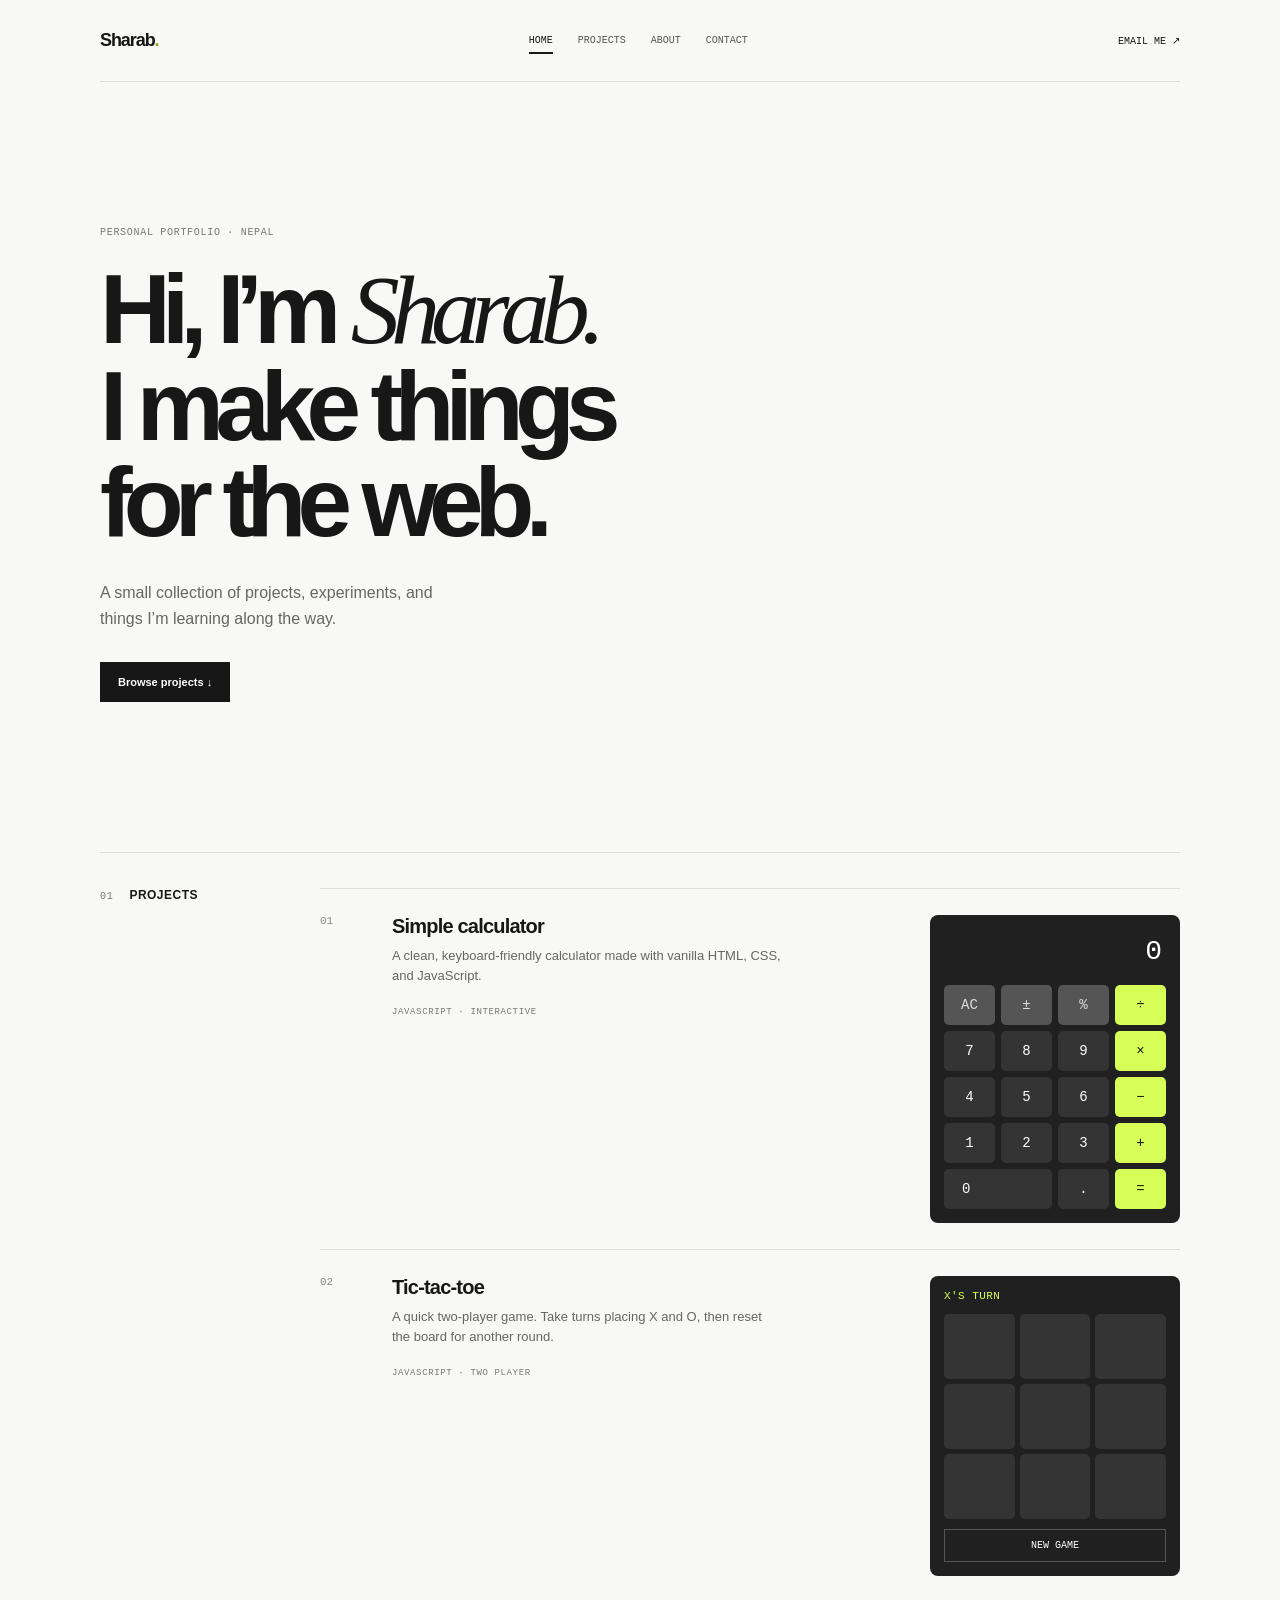
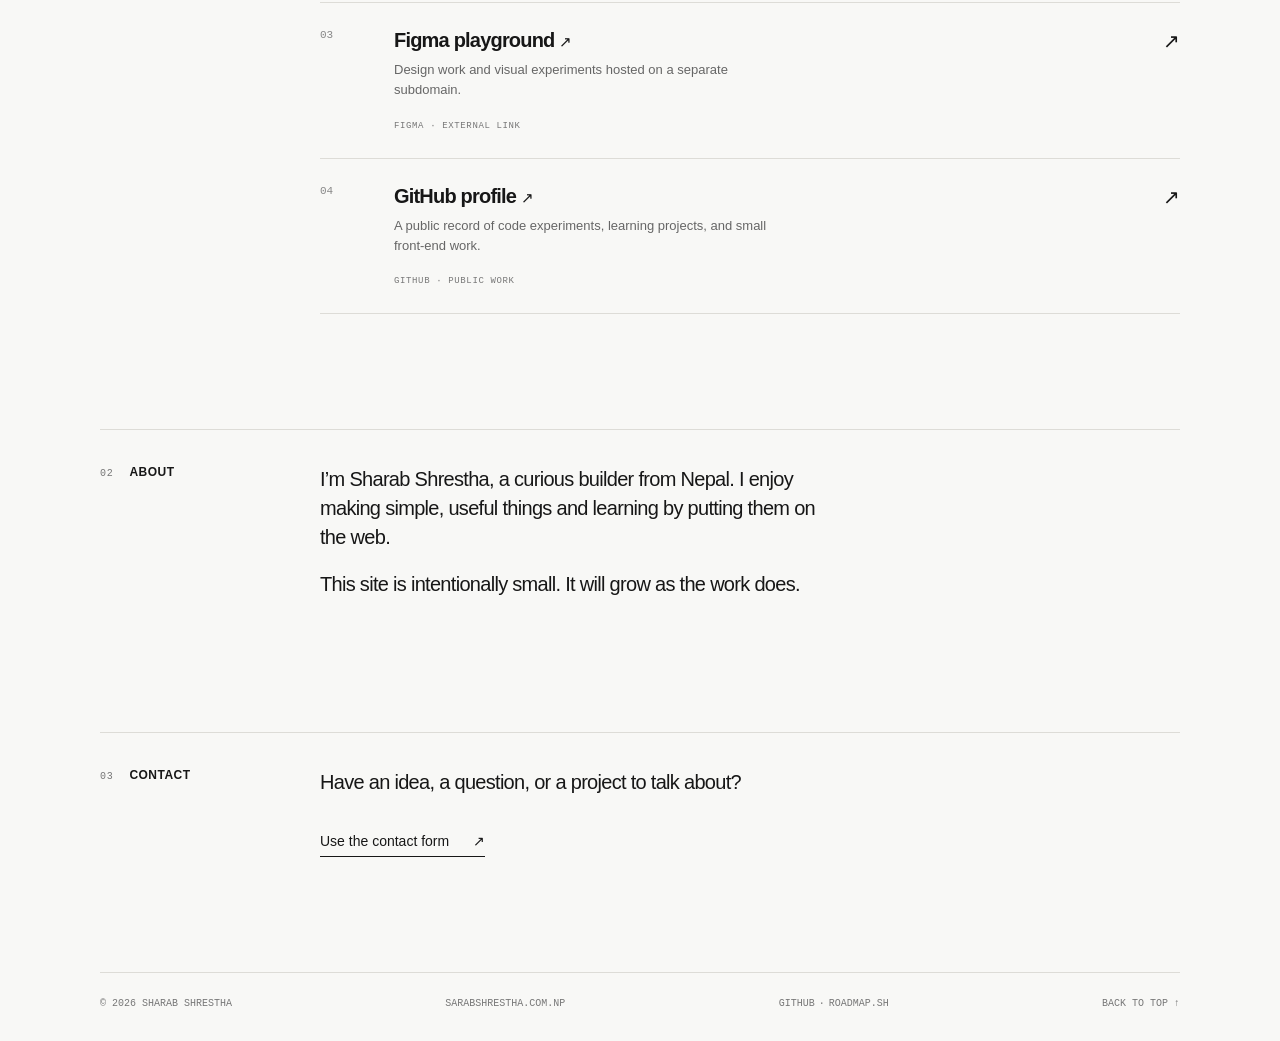
==== commit 9738657e: "Merge remote-tracking branch 'origin/improve/accessibility-and-navigation' into agents/task-list-fil" ====
--- a/index.html
+++ b/index.html
@@ -7,6 +7,19 @@
       name="description"
       content="Sharab Shrestha — personal portfolio and small web experiments."
     />
+    <meta name="robots" content="index, follow" />
+    <link rel="canonical" href="https://sarabshrestha.com.np/" />
+    <meta property="og:title" content="Sharab Shrestha" />
+    <meta
+      property="og:description"
+      content="Personal portfolio and web experiments by Sharab Shrestha."
+    />
+    <meta property="og:type" content="website" />
+    <meta property="og:url" content="https://sarabshrestha.com.np/" />
+    <meta
+      property="og:image"
+      content="https://sarabshrestha.com.np/assets/og-image.svg"
+    />
     <title>Sharab Shrestha</title>
     <link rel="icon" href="logo.svg" type="image/svg+xml" />
     <meta
@@ -18,7 +31,17 @@
   <body>
     <header class="site-header">
       <a class="logo" href="#top">Sharab<span>.</span></a>
-      <nav aria-label="Main navigation">
+      <button
+        class="nav-toggle"
+        type="button"
+        aria-controls="site-nav"
+        aria-expanded="false"
+        aria-label="Open navigation menu"
+      >
+        Menu
+      </button>
+      <nav id="site-nav" aria-label="Main navigation">
+        <a href="index.html" aria-current="page">Home</a>
         <a href="projects.html">Projects</a>
         <a href="about.html">About</a>
         <a href="contact.html">Contact</a>
@@ -127,18 +150,23 @@
             </div>
             <div class="project-arrow">↗</div>
           </a>
-          <article class="project">
+          <a
+            class="project"
+            href="https://github.com/sharabshrestha9"
+            target="_blank"
+            rel="noopener"
+          >
             <div class="project-number">04</div>
             <div class="project-info">
-              <h3>More small experiments</h3>
-              <p>
-                A growing space for tiny tools, prototypes, and ideas. New
-                projects will appear here.
-              </p>
-              <span class="tag">In progress</span>
-            </div>
-            <div class="project-arrow">—</div>
-          </article>
+              <h3>GitHub profile <span>↗</span></h3>
+              <p>
+                A public record of code experiments, learning projects, and small
+                front-end work.
+              </p>
+              <span class="tag">GitHub · Public work</span>
+            </div>
+            <div class="project-arrow">↗</div>
+          </a>
         </div>
       </section>
 
--- a/style.css
+++ b/style.css
@@ -21,6 +21,14 @@
   color: inherit;
   text-decoration: none;
 }
+a:focus-visible,
+button:focus-visible,
+input:focus-visible,
+textarea:focus-visible,
+[tabindex]:focus-visible {
+  outline: 2px solid var(--ink);
+  outline-offset: 3px;
+}
 .site-header,
 main,
 footer {
@@ -33,6 +41,7 @@
   display: flex;
   align-items: center;
   justify-content: space-between;
+  gap: 24px;
 }
 .logo {
   font-size: 18px;
@@ -51,6 +60,21 @@
   text-transform: uppercase;
   color: #555;
 }
+.site-header nav a {
+  position: relative;
+}
+.site-header nav a[aria-current="page"] {
+  color: var(--ink);
+}
+.site-header nav a[aria-current="page"]::after {
+  content: "";
+  position: absolute;
+  left: 0;
+  right: 0;
+  bottom: -8px;
+  height: 2px;
+  background: var(--ink);
+}
 .site-header nav a:hover,
 .header-mail:hover,
 footer a:hover {
@@ -61,6 +85,19 @@
     10px "Courier New",
     monospace;
   text-transform: uppercase;
+}
+.nav-toggle {
+  display: none;
+  border: 1px solid var(--line);
+  background: transparent;
+  color: var(--ink);
+  padding: 8px 10px;
+  font:
+    10px "Courier New",
+    monospace;
+  text-transform: uppercase;
+  letter-spacing: 0.08em;
+  cursor: pointer;
 }
 .intro {
   padding: 135px 0 150px;
@@ -336,10 +373,26 @@
     width: calc(100% - 36px);
   }
   .site-header {
-    height: 70px;
+    height: auto;
+    flex-wrap: wrap;
+    justify-content: space-between;
+    padding: 18px 0;
+  }
+  .nav-toggle {
+    display: inline-flex;
+    align-items: center;
+    justify-content: center;
   }
   .site-header nav {
+    display: none;
+    width: 100%;
+    flex-direction: column;
     gap: 12px;
+    padding-top: 16px;
+    border-top: 1px solid var(--line);
+  }
+  .site-header.nav-open nav {
+    display: flex;
   }
   .header-mail {
     display: none;
@@ -443,4 +496,5 @@
 .form-note {
   font-size: 12px;
   color: var(--muted);
-}
+  min-height: 1.5em;
+}
